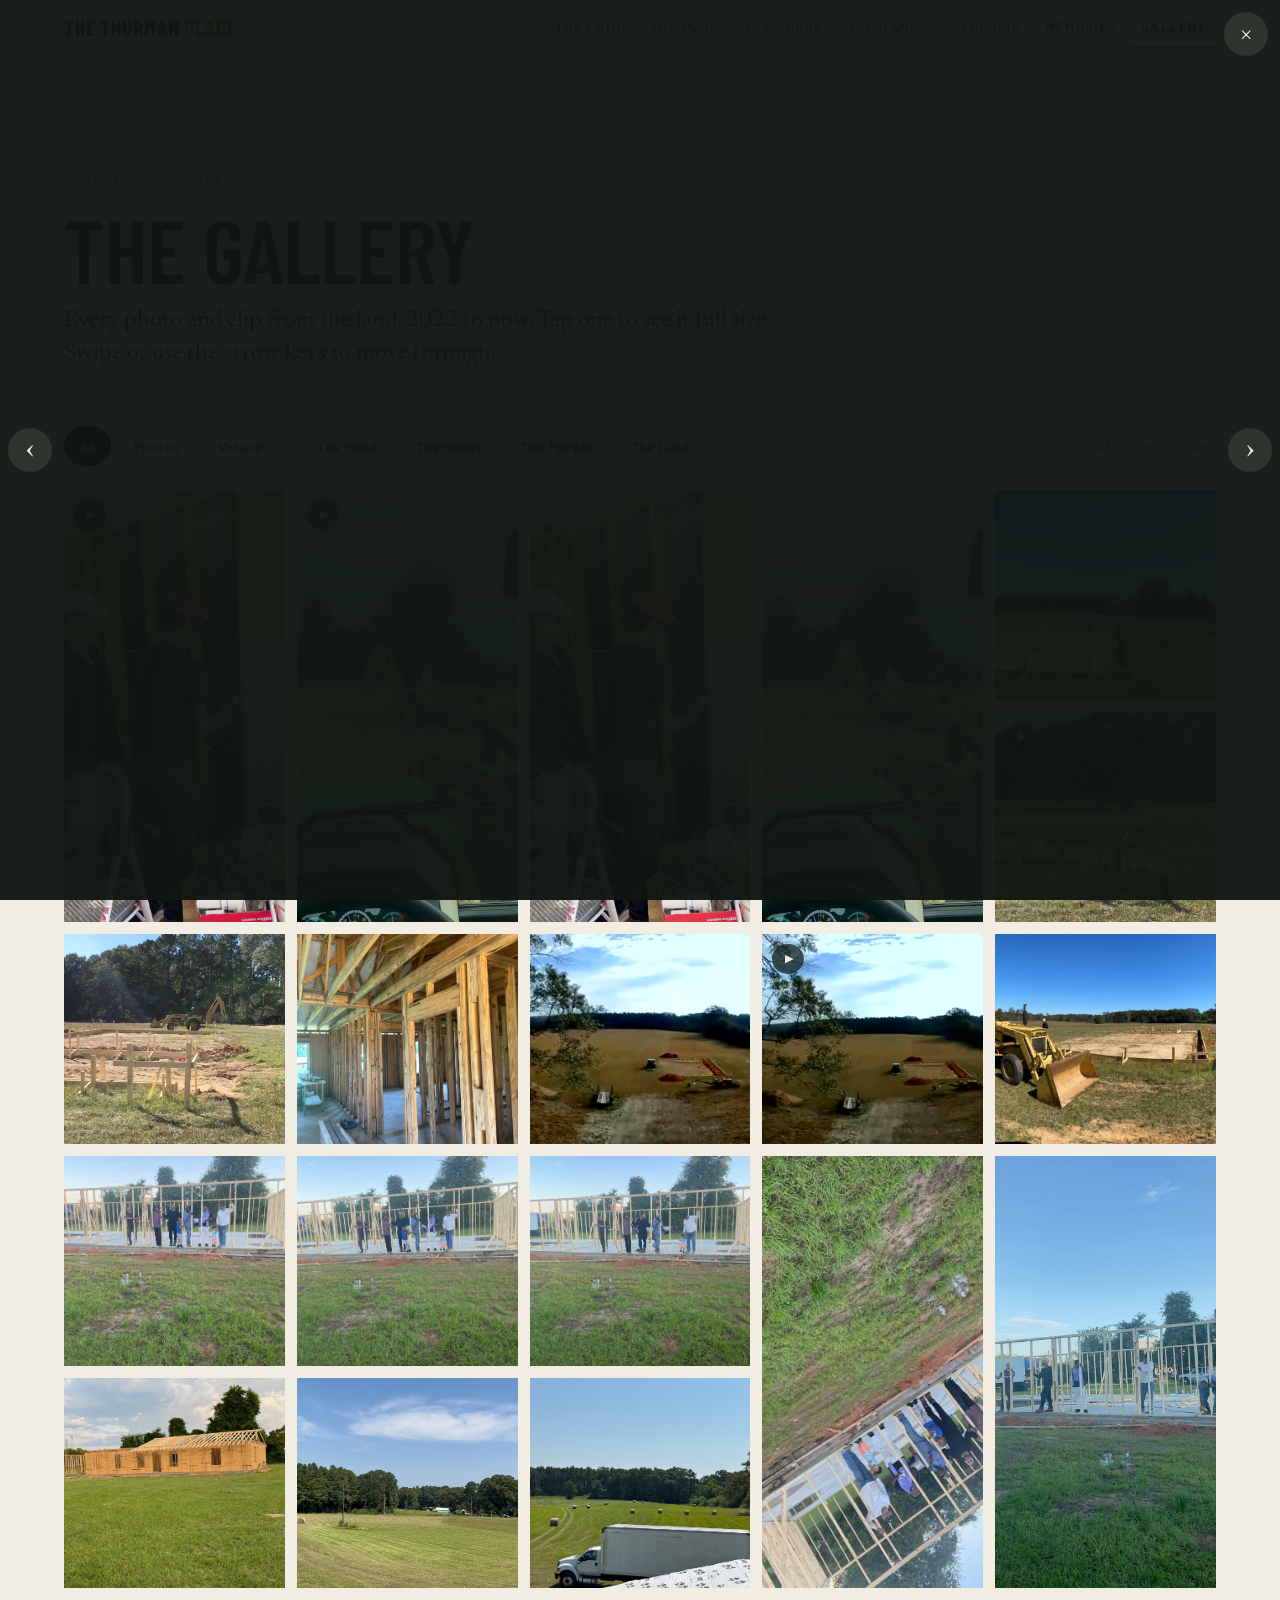
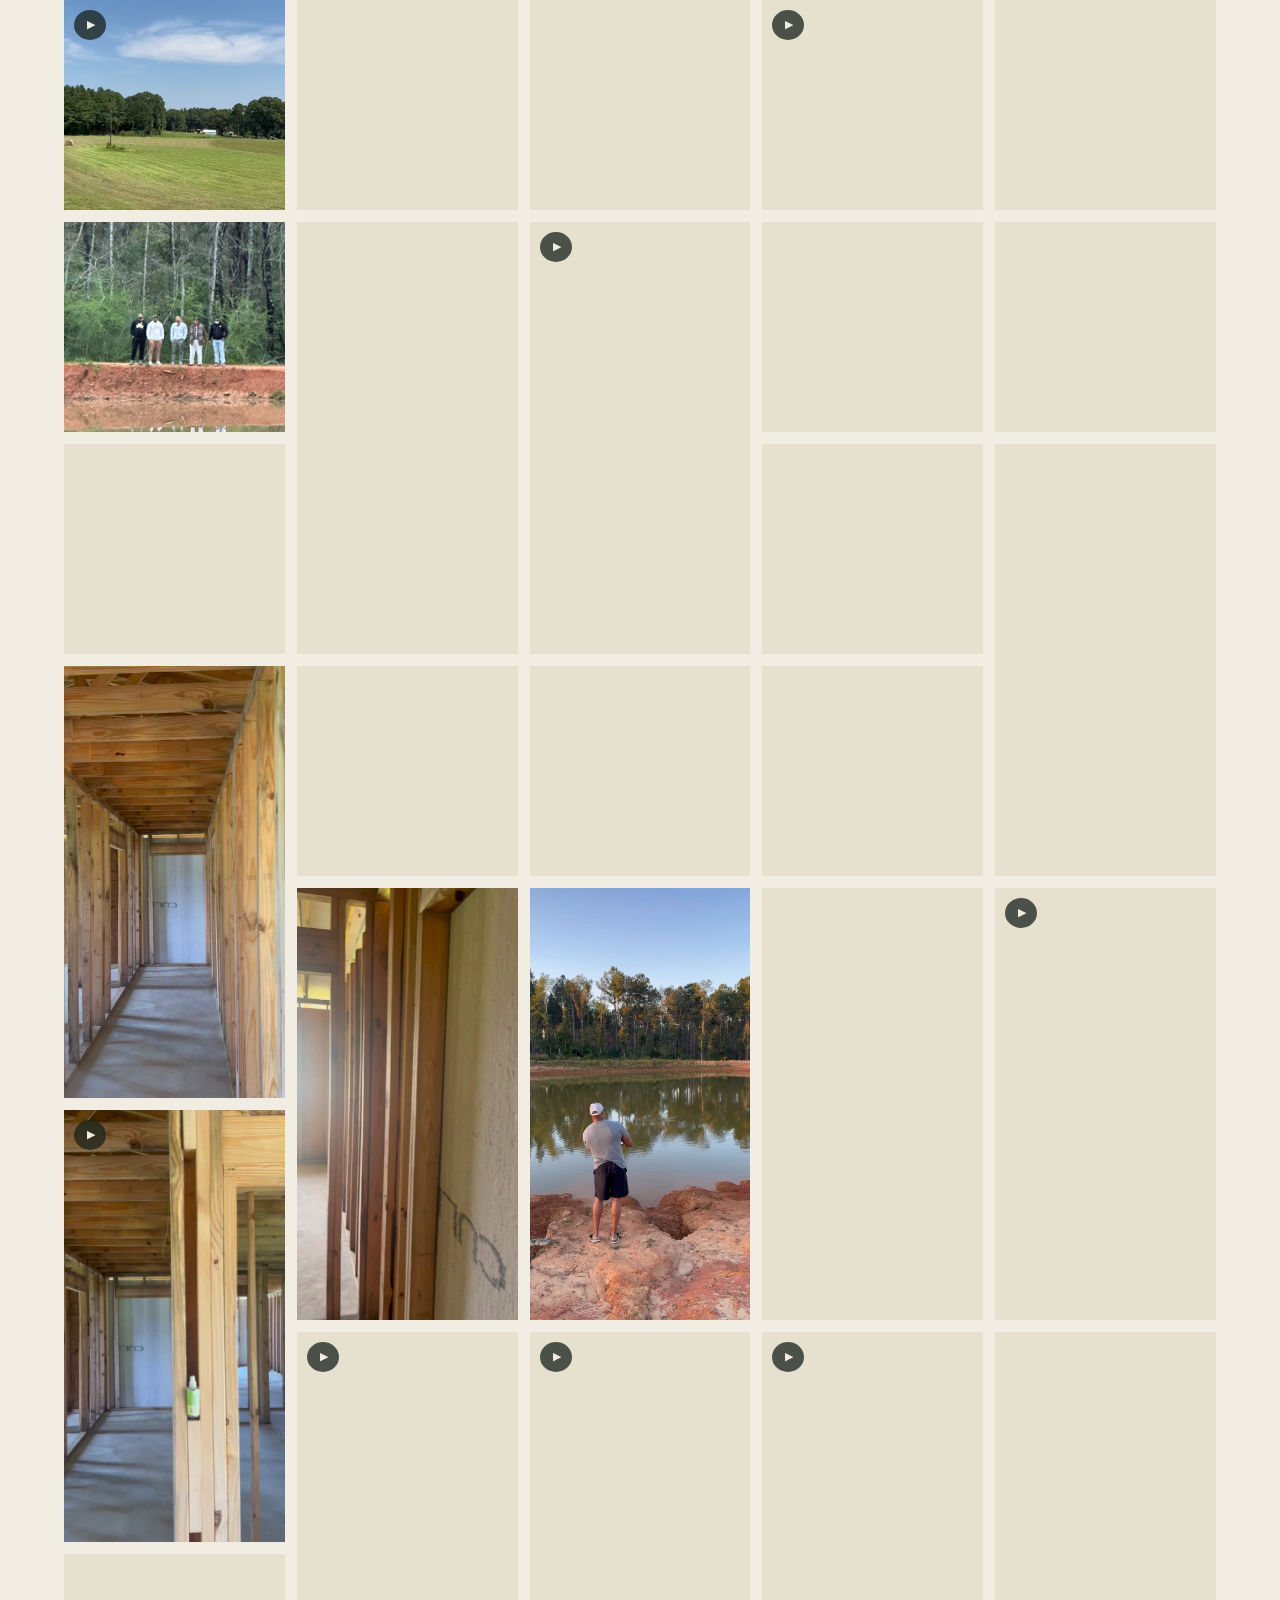
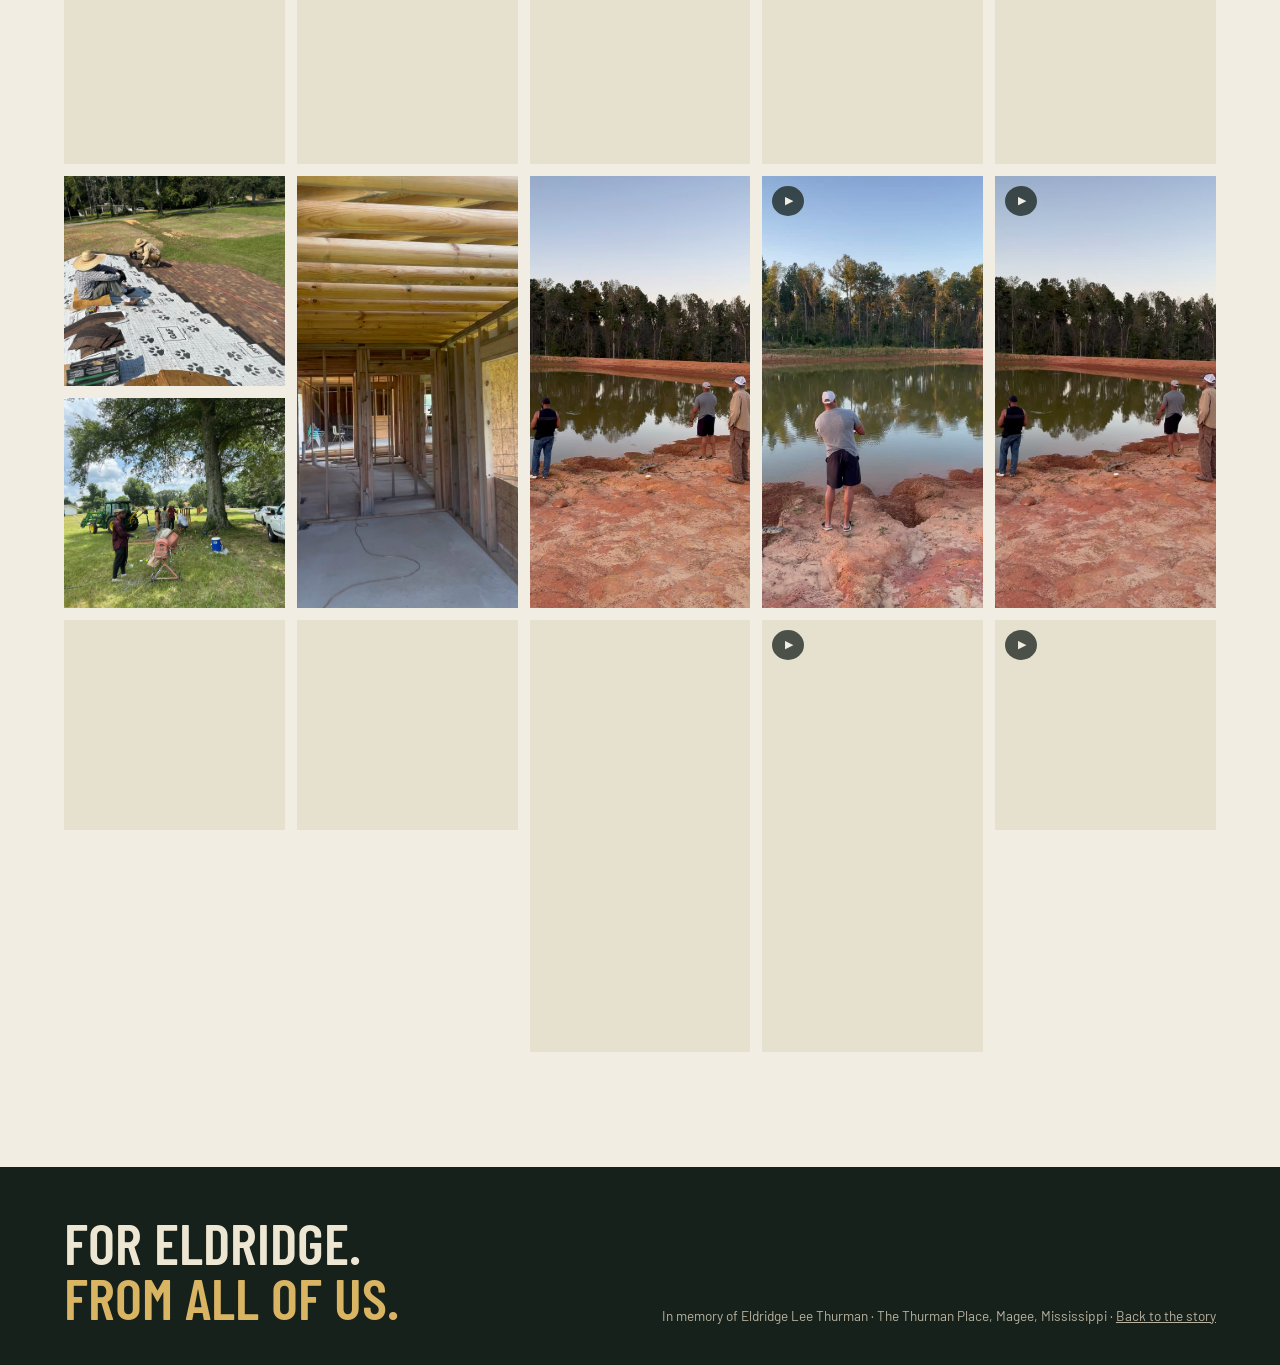
==== docs/gallery.html @ 23e28488 "Move site to docs/ for GitHub Pages Co-Authored-By: Claude Fable 5.1 <noreply@anthropic.com>" ====
<!doctype html>
<html lang="en">
<head>
<meta charset="utf-8">
<meta name="viewport" content="width=device-width, initial-scale=1">
<meta name="description" content="Every photo and video from the Thurman Place in Magee, Mississippi: the pond, the house, the people, and the land.">
<title>The Thurman Place · Gallery</title>
<link rel="preconnect" href="https://fonts.googleapis.com">
<link rel="preconnect" href="https://fonts.gstatic.com" crossorigin>
<link rel="stylesheet" href="https://fonts.googleapis.com/css2?family=Barlow+Condensed:wght@500;600;700&family=Barlow:wght@400;500;600&family=Newsreader:ital,opsz,wght@0,6..72,400;0,6..72,500;1,6..72,400&display=swap">
<link rel="stylesheet" href="styles.css">
</head>
<body class="gallery-page">

<header class="nav">
  <div class="wrap">
    <a class="wordmark" href="index.html">The Thurman <span>Place</span></a>
    <nav aria-label="Chapters">
      <ul>
        <li><a href="index.html#land">The Land</a></li>
        <li><a href="index.html#pond">The Pond</a></li>
        <li><a href="index.html#house">The House</a></li>
        <li><a href="index.html#hands">The Hands</a></li>
        <li><a href="index.html#eldridge">Eldridge</a></li>
        <li><a href="index.html#memories">Memories</a></li>
        <li><a href="gallery.html" aria-current="true">Gallery</a></li>
      </ul>
    </nav>
  </div>
</header>

<main>
  <section class="chapter gallery">
    <div class="wrap">
      <div class="chapter__head">
        <p class="eyebrow">Everything, in order</p>
        <h2>The Gallery</h2>
        <p class="lede">Every photo and clip from the land, 2022 to now. Tap one to see it full size. Swipe or use the arrow keys to move through.</p>
      </div>
      <div class="filters" aria-label="Show">
        <button type="button" data-filter="all" aria-pressed="true">All</button>
        <button type="button" data-filter="photo" aria-pressed="false">Photos</button>
        <button type="button" data-filter="video" aria-pressed="false">Videos</button>
        <span class="filters__sep" aria-hidden="true"></span>
        <button type="button" data-filter="pond" aria-pressed="false">The Pond</button>
        <button type="button" data-filter="house" aria-pressed="false">The House</button>
        <button type="button" data-filter="people" aria-pressed="false">The People</button>
        <button type="button" data-filter="land" aria-pressed="false">The Land</button>
        <span class="filters__count" id="count" aria-live="polite"></span>
      </div>
      <div class="grid" id="grid"></div>
    </div>
  </section>
</main>

<footer class="footer">
  <div class="wrap">
    <p class="big">For Eldridge.<br><span>From all of us.</span></p>
    <p class="cap">In memory of Eldridge Lee Thurman &middot; The Thurman Place, Magee, Mississippi &middot; <a href="index.html">Back to the story</a></p>
  </div>
</footer>

<div class="viewer" id="viewer" role="dialog" aria-modal="true" aria-label="Photo and video viewer" hidden>
  <button type="button" class="viewer__close" aria-label="Close">&times;</button>
  <button type="button" class="viewer__prev" aria-label="Previous">&#8249;</button>
  <div class="viewer__stage" id="viewer-stage"></div>
  <button type="button" class="viewer__next" aria-label="Next">&#8250;</button>
  <div class="viewer__bar"><span id="viewer-pos"></span><span id="viewer-cap"></span></div>
</div>

<script src="gallery.js"></script>
</body>
</html>
---- docs/styles.css ----
/* The Thurman Place — stylesheet
   Sections take their ground from the material in their photos:
   paper (straw) → clay (the pond bank) → lumber (the house) → pine (evening). */

:root {
  --paper: #F1EDE2;
  --paper-2: #E6E0CF;
  --ink: #1F261F;
  --ink-2: #4A5148;
  --muted: #6F6E60;
  --rule: #CFC8B3;

  --clay: #B4512C;
  --clay-deep: #8A3D21;
  --clay-ink: #F6E7DA;
  --clay-ink-2: #E9C9B4;

  --pond: #6C6A46;
  --straw: #D8B463;
  --lumber: #E2C48D;
  --lumber-deep: #B48A4E;
  --sky: #A9C7DD;

  --pine: #17211B;
  --pine-2: #22302A;
  --pine-ink: #EDE6D3;
  --pine-ink-2: #B9B3A0;
  --pine-rule: #3A4A41;

  --accent: var(--clay);
  --accent-ink: #FFFFFF;
  --focus: #2B6CB0;

  --font-display: "Barlow Condensed", "Arial Narrow", Impact, sans-serif;
  --font-body: "Newsreader", Georgia, "Times New Roman", serif;
  --font-ui: "Barlow", "Helvetica Neue", Arial, sans-serif;

  --measure: 62ch;
  --gutter: clamp(16px, 5vw, 64px);
  --wide: 1240px;

  --shadow: 0 18px 40px -20px rgba(31, 38, 31, 0.45);
  color-scheme: light;
}

@media (prefers-color-scheme: dark) {
  :root:not([data-theme="light"]) {
    --paper: #141A16;
    --paper-2: #1C2420;
    --ink: #EDE6D3;
    --ink-2: #C9C2AE;
    --muted: #A19D8C;
    --rule: #34403A;
    --accent: #CF6A42;
    --shadow: 0 18px 40px -20px rgba(0, 0, 0, 0.8);
    color-scheme: dark;
  }
}
:root[data-theme="dark"] {
  --paper: #141A16;
  --paper-2: #1C2420;
  --ink: #EDE6D3;
  --ink-2: #C9C2AE;
  --muted: #A19D8C;
  --rule: #34403A;
  --accent: #CF6A42;
  --shadow: 0 18px 40px -20px rgba(0, 0, 0, 0.8);
  color-scheme: dark;
}

* { box-sizing: border-box; }
html { scroll-behavior: smooth; }
@media (prefers-reduced-motion: reduce) { html { scroll-behavior: auto; } }

body {
  margin: 0;
  background: var(--paper);
  color: var(--ink);
  font-family: var(--font-body);
  font-size: 1.1875rem;
  line-height: 1.55;
  -webkit-font-smoothing: antialiased;
  overflow-x: hidden;
}

img { max-width: 100%; display: block; height: auto; }
a { color: inherit; }
:focus-visible { outline: 3px solid var(--focus); outline-offset: 3px; }
button { font: inherit; }

h1, h2, h3 { font-family: var(--font-display); line-height: 0.95; margin: 0; text-wrap: balance; font-weight: 600; letter-spacing: -0.005em; }
p { margin: 0; }

.eyebrow {
  font-family: var(--font-ui);
  font-size: 0.8rem;
  font-weight: 500;
  letter-spacing: 0.14em;
  text-transform: uppercase;
  color: var(--muted);
}

.wrap { width: min(100% - 2 * var(--gutter), var(--wide)); margin-inline: auto; }
.measure { max-width: var(--measure); }
.prose { display: grid; gap: 1.1em; max-width: var(--measure); }
.prose p em { font-style: italic; }
.lede { font-size: 1.45rem; line-height: 1.4; }

/* ---------- Nav ---------- */
.nav {
  position: sticky; top: 0; z-index: 50;
  background: color-mix(in srgb, var(--paper) 82%, transparent);
  backdrop-filter: blur(10px); -webkit-backdrop-filter: blur(10px);
  border-bottom: 1px solid var(--rule);
}
.nav .wrap { display: flex; align-items: center; justify-content: space-between; gap: 16px; min-height: 56px; }
.wordmark { font-family: var(--font-display); font-weight: 700; font-size: 1.35rem; text-transform: uppercase; letter-spacing: 0.04em; text-decoration: none; }
.wordmark span { color: var(--accent); }
.nav ul { list-style: none; margin: 0; padding: 0; display: flex; gap: 4px; overflow-x: auto; scrollbar-width: none; }
.nav ul::-webkit-scrollbar { display: none; }
.nav li a {
  display: block; padding: 8px 10px; text-decoration: none; white-space: nowrap;
  font-family: var(--font-ui); font-size: 0.85rem; font-weight: 500; letter-spacing: 0.08em; text-transform: uppercase; color: var(--ink-2);
  border-bottom: 2px solid transparent;
}
.nav li a:hover, .nav li a[aria-current="true"] { color: var(--ink); border-bottom-color: var(--accent); }

/* ---------- Hero ---------- */
.hero { position: relative; isolation: isolate; color: #fff; background: var(--pine); height: clamp(440px, 74vh, 700px); display: grid; align-items: end; }
.hero__img { position: absolute; inset: 0; width: 100%; height: 100%; object-fit: cover; object-position: center 55%; background: var(--pine); }
video.hero__img { object-position: center center; }
.hero__shade {
  position: absolute; inset: 0; z-index: 1;
  background: linear-gradient(to top, rgba(20, 24, 18, 0.88) 0%, rgba(20, 24, 18, 0.35) 45%, rgba(20, 24, 18, 0) 75%);
}
.hero__text { position: relative; z-index: 2; padding-block: 24px clamp(24px, 4vw, 48px); }
.hero .eyebrow { color: var(--straw); }
.hero h1 {
  font-size: clamp(3.2rem, 10vw, 8.5rem);
  font-weight: 700; text-transform: uppercase; letter-spacing: -0.01em; line-height: 0.86;
  margin-top: 10px;
}
.hero h1 .w { display: inline-block; }
.hero__dek { max-width: 46ch; margin-top: 18px; font-size: clamp(1.05rem, 1.6vw, 1.35rem); line-height: 1.4; color: #F0EAD9; }
@media (prefers-reduced-motion: no-preference) {
  .hero h1 .w { animation: rise 0.9s cubic-bezier(0.2, 0.7, 0.2, 1) both; }
  .hero h1 .w:nth-child(2) { animation-delay: 0.08s; }
  .hero h1 .w:nth-child(3) { animation-delay: 0.16s; }
  .hero__dek, .hero .eyebrow { animation: fade 1s 0.35s both; }
  @keyframes rise { from { transform: translateY(0.35em); opacity: 0.001; } to { transform: none; opacity: 1; } }
  @keyframes fade { from { opacity: 0.001; } to { opacity: 1; } }
}

/* ---------- Intro / stats ---------- */
.intro { padding-block: clamp(48px, 8vw, 112px); }
.intro__grid { display: grid; grid-template-columns: 1fr; gap: 40px; }
@media (min-width: 900px) { .intro__grid { grid-template-columns: 1.2fr 1fr; align-items: start; } }
.facts { display: grid; gap: 0; border-top: 1px solid var(--rule); font-family: var(--font-ui); }
.facts div { display: flex; justify-content: space-between; align-items: baseline; gap: 16px; padding: 14px 0; border-bottom: 1px solid var(--rule); }
.facts dt { color: var(--muted); font-size: 0.85rem; letter-spacing: 0.1em; text-transform: uppercase; }
.facts dd { margin: 0; font-family: var(--font-display); font-size: 1.6rem; font-weight: 600; text-align: right; font-variant-numeric: tabular-nums; }

/* ---------- Chapter scaffolding ---------- */
.chapter { padding-block: clamp(56px, 9vw, 128px); }
.chapter__head { display: grid; gap: 14px; margin-bottom: clamp(28px, 5vw, 56px); }
.chapter__head h2 { font-size: clamp(2.8rem, 7vw, 6rem); text-transform: uppercase; }
.chapter__head .lede { max-width: 58ch; }
.chapter--clay { background: var(--clay); color: var(--clay-ink); }
.chapter--clay .eyebrow { color: var(--clay-ink-2); }
.chapter--clay .lede, .chapter--clay .cap { color: var(--clay-ink-2); }
.chapter--pine { background: var(--pine); color: var(--pine-ink); }
.chapter--pine .eyebrow { color: var(--straw); }
.chapter--pine .lede, .chapter--pine .cap { color: var(--pine-ink-2); }
.chapter--lumber { background: var(--paper-2); }

.cap { font-family: var(--font-ui); font-size: 0.85rem; line-height: 1.4; color: var(--muted); }
.cap b { font-weight: 600; color: inherit; }

/* Photo frame with caption */
figure { margin: 0; display: grid; gap: 10px; }
figure img { width: 100%; object-fit: cover; }
figcaption { font-family: var(--font-ui); font-size: 0.85rem; line-height: 1.4; color: var(--muted); }
.chapter--clay figcaption { color: var(--clay-ink-2); }
.chapter--pine figcaption { color: var(--pine-ink-2); }

/* ---------- The Land: map ---------- */
.land { display: grid; gap: 32px; }
@media (min-width: 960px) { .land { grid-template-columns: 1.1fr 0.9fr; align-items: start; } }
.map { position: relative; }
.map svg { width: 100%; height: auto; display: block; }
.map .m-label { font-family: var(--font-ui); font-size: 14px; letter-spacing: 0.08em; text-transform: uppercase; fill: var(--ink-2); }
.map .m-note { font-family: var(--font-body); font-style: italic; font-size: 13px; fill: var(--muted); }
.map .hot { cursor: pointer; }
.map .hot circle.dot { fill: var(--accent); stroke: var(--paper); stroke-width: 3; transition: r 0.2s; }
.map .hot circle.halo { fill: none; stroke: var(--accent); stroke-width: 1.5; opacity: 0.6; }
.map .hot:hover circle.dot, .map .hot[aria-pressed="true"] circle.dot { r: 9; }
.map .hot[aria-pressed="true"] circle.halo { opacity: 1; }
.map .hot text { font-family: var(--font-display); font-size: 19px; font-weight: 600; text-transform: uppercase; letter-spacing: 0.03em; fill: var(--ink); paint-order: stroke; stroke: var(--paper); stroke-width: 4px; stroke-linejoin: round; }
@media (prefers-reduced-motion: no-preference) {
  .map .hot[aria-pressed="true"] circle.halo { animation: halo 1.8s ease-out infinite; }
  @keyframes halo { 0% { r: 9; opacity: 0.8; } 100% { r: 26; opacity: 0; } }
}
.map__legend { display: flex; flex-wrap: wrap; gap: 8px; margin-top: 12px; }
.map__legend button {
  border: 1px solid var(--rule); background: transparent; color: var(--ink); border-radius: 999px; padding: 7px 14px; cursor: pointer;
  font-family: var(--font-ui); font-size: 0.85rem; font-weight: 500; letter-spacing: 0.04em;
}
.map__legend button[aria-pressed="true"] { background: var(--ink); color: var(--paper); border-color: var(--ink); }
.map__panel { display: grid; gap: 14px; }
@media (min-width: 960px) { .map__panel { position: sticky; top: 72px; } }
.map__panel img { aspect-ratio: 4 / 3; width: 100%; object-fit: cover; box-shadow: var(--shadow); }
.map__panel h3 { font-size: 2.2rem; text-transform: uppercase; }
.map__panel p { max-width: 48ch; }

/* ---------- The Pond ---------- */
.pond-stage { position: relative; }
.pond-stage canvas { width: 100%; height: auto; display: block; aspect-ratio: 2.7 / 1; cursor: crosshair; touch-action: manipulation; background: var(--pond); }
.pond-stage img.fallback { width: 100%; aspect-ratio: 2.7 / 1; object-fit: cover; }
.pond-stage__hint {
  position: absolute; left: 16px; bottom: 16px; pointer-events: none;
  font-family: var(--font-ui); font-size: 0.85rem; letter-spacing: 0.08em; text-transform: uppercase;
  background: rgba(23, 33, 27, 0.7); color: #F1EDE2; padding: 8px 12px;
}
.pond-count { font-variant-numeric: tabular-nums; }
.pond-grid { display: grid; gap: 20px; margin-top: 28px; grid-template-columns: repeat(2, 1fr); }
@media (min-width: 760px) { .pond-grid { grid-template-columns: 1.2fr 0.8fr 0.8fr 1.2fr; } .pond-grid figure:nth-child(2), .pond-grid figure:nth-child(3) { grid-row: span 1; } }
.pond-grid img { aspect-ratio: 3 / 4; }
.pond-grid figure:first-child img, .pond-grid figure:last-child img { aspect-ratio: 4 / 3; }
.pond-text { display: grid; gap: 40px; margin-top: clamp(40px, 6vw, 72px); }
@media (min-width: 900px) { .pond-text { grid-template-columns: 1fr 1fr; align-items: end; } }
.pond-text .prose { color: var(--clay-ink); }
.pond-text .big {
  font-family: var(--font-display); font-size: clamp(2rem, 4.5vw, 3.6rem); font-weight: 600; line-height: 1; text-transform: uppercase; color: var(--clay-ink);
}

/* ---------- The House: timeline ---------- */
.timeline { display: grid; gap: 0; position: relative; }
.tl {
  display: grid; gap: 18px; padding-block: 28px; border-top: 1px solid var(--rule);
  grid-template-columns: 1fr;
}
@media (min-width: 760px) { .tl { grid-template-columns: 150px 1fr 1.3fr; gap: 28px; align-items: start; } }
.tl__date { font-family: var(--font-display); font-size: 1.9rem; font-weight: 600; line-height: 1; text-transform: uppercase; }
.tl__date small { display: block; font-family: var(--font-ui); font-size: 0.8rem; font-weight: 500; letter-spacing: 0.1em; color: var(--muted); margin-top: 6px; text-transform: uppercase; }
.tl h3 { font-size: 1.7rem; text-transform: uppercase; margin-bottom: 8px; }
.tl p { max-width: 46ch; }
.tl img { width: 100%; aspect-ratio: 16 / 10; object-fit: cover; box-shadow: var(--shadow); }
.tl.tl--now { border-top-color: var(--accent); }
.tl.tl--now .tl__date { color: var(--accent); }

/* Then / now slider */
.compare { position: relative; margin-top: clamp(40px, 6vw, 72px); user-select: none; -webkit-user-select: none; }
.compare__frame { position: relative; aspect-ratio: 4 / 3; overflow: hidden; background: var(--paper-2); }
.compare__frame img { position: absolute; inset: 0; width: 100%; height: 100%; object-fit: cover; }
.compare__frame img.after { clip-path: inset(0 0 0 var(--pos, 50%)); }
.compare__handle {
  position: absolute; top: 0; bottom: 0; left: var(--pos, 50%); width: 2px; background: #fff; transform: translateX(-1px); pointer-events: none;
}
.compare__handle::after {
  content: "\2194"; position: absolute; top: 50%; left: 50%; transform: translate(-50%, -50%);
  width: 44px; height: 44px; border-radius: 50%; background: var(--accent); color: #fff; display: grid; place-items: center; font-family: var(--font-ui); font-size: 20px;
  box-shadow: 0 6px 20px rgba(0, 0, 0, 0.35);
}
.compare input[type="range"] {
  position: absolute; inset: 0; width: 100%; height: 100%; margin: 0; opacity: 0; cursor: ew-resize;
}
.compare__tags { position: absolute; top: 12px; left: 12px; right: 12px; display: flex; justify-content: space-between; pointer-events: none; }
.compare__tags span { font-family: var(--font-ui); font-size: 0.78rem; letter-spacing: 0.1em; text-transform: uppercase; background: rgba(23, 33, 27, 0.72); color: #F1EDE2; padding: 6px 10px; }

.strip { display: grid; grid-template-columns: repeat(3, 1fr); gap: 16px; margin-top: 40px; }
@media (max-width: 640px) { .strip { grid-template-columns: 1fr; } }
.strip img { aspect-ratio: 3 / 4; }

/* ---------- The Hands ---------- */
.hands { display: grid; gap: 16px; grid-template-columns: repeat(2, 1fr); }
@media (min-width: 800px) { .hands { grid-template-columns: repeat(6, 1fr); } }
.hands figure img { aspect-ratio: 4 / 3; }
.hands .span-4 { grid-column: span 2; }
.hands .span-2 { grid-column: span 1; }
.hands .span-3 { grid-column: span 1; }
@media (min-width: 800px) {
  .hands .span-4 { grid-column: span 4; }
  .hands .span-2 { grid-column: span 2; }
  .hands .span-3 { grid-column: span 3; }
  .hands .tall img { aspect-ratio: 3 / 4; }
}
.hands-text { display: grid; gap: 32px; margin-top: clamp(36px, 5vw, 64px); }
@media (min-width: 900px) { .hands-text { grid-template-columns: 1fr 1fr; } }

/* ---------- Eldridge ---------- */
.eld { display: grid; gap: 40px; }
@media (min-width: 900px) { .eld { grid-template-columns: 0.85fr 1.15fr; align-items: start; } }
.eld__quote {
  font-family: var(--font-display); font-weight: 600; text-transform: uppercase; line-height: 0.92;
  font-size: clamp(2.6rem, 6.5vw, 5.6rem); color: var(--pine-ink);
}
.eld__quote em { font-style: normal; color: var(--straw); }
.eld .prose { color: var(--pine-ink); }
.eld .prose p { color: var(--pine-ink); }
@media (min-width: 900px) { .eld figure { position: sticky; top: 72px; } }
.eld figure img { aspect-ratio: 3 / 4; max-height: 78vh; }
.left { display: grid; gap: 0; border-top: 1px solid var(--pine-rule); margin-top: 8px; }
.left div { padding: 16px 0; border-bottom: 1px solid var(--pine-rule); display: grid; grid-template-columns: 120px 1fr; gap: 16px; align-items: baseline; }
.left dt { font-family: var(--font-display); font-size: 1.4rem; font-weight: 600; text-transform: uppercase; color: var(--straw); }
.left dd { margin: 0; color: var(--pine-ink-2); }

/* ---------- Next ---------- */
.next { display: grid; gap: 32px; }
@media (min-width: 900px) { .next { grid-template-columns: 1fr 1fr; align-items: center; } }
.next img { aspect-ratio: 4 / 3; }
.plan { list-style: none; margin: 0; padding: 0; display: grid; border-top: 1px solid var(--rule); }
.plan li { display: grid; grid-template-columns: 28px 1fr; gap: 14px; padding: 16px 0; border-bottom: 1px solid var(--rule); align-items: start; }
.plan .mark { width: 18px; height: 18px; border-radius: 50%; border: 2px solid var(--muted); margin-top: 6px; }
.plan .mark.done { background: var(--ink); border-color: var(--ink); }
.plan .mark.now { border-color: var(--accent); background: var(--accent); box-shadow: 0 0 0 4px color-mix(in srgb, var(--accent) 25%, transparent); }
.plan h3 { font-size: 1.5rem; text-transform: uppercase; }
.plan p { color: var(--ink-2); max-width: 48ch; }

/* ---------- Memories ---------- */
.mem { display: grid; gap: 40px; }
@media (min-width: 960px) { .mem { grid-template-columns: 0.9fr 1.1fr; align-items: start; } }
.form { display: grid; gap: 14px; padding: 24px; background: var(--paper-2); border: 1px solid var(--rule); }
.form label { display: grid; gap: 6px; font-family: var(--font-ui); font-size: 0.85rem; letter-spacing: 0.08em; text-transform: uppercase; color: var(--ink-2); }
.form input, .form textarea {
  font: inherit; font-family: var(--font-body); font-size: 1.05rem; color: var(--ink); background: var(--paper); border: 1px solid var(--rule); padding: 10px 12px; width: 100%;
}
.form textarea { min-height: 140px; resize: vertical; }
.form .row { display: flex; flex-wrap: wrap; gap: 10px; align-items: center; }
.btn {
  font-family: var(--font-ui); font-weight: 600; letter-spacing: 0.08em; text-transform: uppercase; font-size: 0.85rem;
  padding: 12px 18px; border: 0; background: var(--accent); color: var(--accent-ink); cursor: pointer;
}
.btn:hover { background: var(--clay-deep); }
.btn--ghost { background: transparent; color: var(--ink); border: 1px solid var(--rule); }
.btn--ghost:hover { background: var(--paper-2); }
.form .note { font-family: var(--font-ui); font-size: 0.82rem; color: var(--muted); line-height: 1.45; }
.form .status { font-family: var(--font-ui); font-size: 0.85rem; color: var(--ink-2); min-height: 1.2em; }

.wall { display: grid; gap: 16px; grid-template-columns: 1fr; }
@media (min-width: 640px) { .wall { grid-template-columns: 1fr 1fr; } }
.card {
  padding: 22px 22px 18px; background: var(--paper); border: 1px solid var(--rule); display: grid; gap: 12px; align-content: start;
  position: relative;
}
.card--prompt { background: transparent; border-style: dashed; }
.card--prompt .q { font-style: italic; color: var(--ink-2); }
.card blockquote { margin: 0; font-size: 1.1rem; line-height: 1.5; }
.card blockquote::before { content: "\201C"; color: var(--accent); font-family: var(--font-display); font-size: 2.4rem; line-height: 0; vertical-align: -0.35em; margin-right: 2px; }
.card .who { font-family: var(--font-ui); font-size: 0.82rem; letter-spacing: 0.08em; text-transform: uppercase; color: var(--muted); display: flex; justify-content: space-between; gap: 10px; }
.card .who span:last-child { font-weight: 500; }
.card .del { position: absolute; top: 8px; right: 8px; border: 0; background: transparent; color: var(--muted); cursor: pointer; font-family: var(--font-ui); font-size: 0.75rem; letter-spacing: 0.06em; text-transform: uppercase; padding: 6px; }
.card .del:hover { color: var(--accent); }
.card--prompt .eyebrow { color: var(--accent); }

/* ---------- Footer ---------- */
.footer { background: var(--pine); color: var(--pine-ink-2); padding-block: 48px 40px; }
.footer .wrap { display: grid; gap: 24px; }
@media (min-width: 760px) { .footer .wrap { grid-template-columns: 1fr auto; align-items: end; } }
.footer .big { font-family: var(--font-display); font-size: clamp(2rem, 5vw, 3.6rem); font-weight: 600; text-transform: uppercase; line-height: 0.95; color: var(--pine-ink); }
.footer .big span { color: var(--straw); }
.footer .cap { color: var(--pine-ink-2); }

.sr { position: absolute; width: 1px; height: 1px; overflow: hidden; clip: rect(0 0 0 0); white-space: nowrap; }

/* ---------- Video ---------- */
.vid { display: grid; gap: 10px; align-content: start; }
.vid__frame { position: relative; background: var(--pine); overflow: hidden; box-shadow: var(--shadow); }
.vid--portrait .vid__frame { aspect-ratio: 9 / 16; }
.vid--landscape .vid__frame { aspect-ratio: 16 / 9; }
.vid__frame video { position: absolute; inset: 0; width: 100%; height: 100%; object-fit: cover; display: block; cursor: pointer; }
.vid__sound {
  position: absolute; right: 10px; bottom: 10px; z-index: 2;
  font-family: var(--font-ui); font-size: 0.72rem; font-weight: 600; letter-spacing: 0.1em; text-transform: uppercase;
  background: rgba(23, 33, 27, 0.72); color: #F1EDE2; border: 1px solid rgba(241, 237, 226, 0.35); padding: 7px 10px; cursor: pointer;
}
.vid__sound::before { content: "\25B6\FE0E"; font-size: 0.6rem; margin-right: 6px; opacity: 0.8; }
.vid__sound[aria-pressed="true"] { background: var(--clay); border-color: var(--clay); }
.vid__sound[aria-pressed="true"]::before { content: "\266A"; }
.vid__frame.is-paused::after {
  content: ""; position: absolute; inset: 0; background: rgba(23, 33, 27, 0.25); pointer-events: none;
}

/* Pond lead: feeding video beside the story */
.pond-lead { display: grid; gap: 32px; }
@media (min-width: 900px) { .pond-lead { grid-template-columns: minmax(0, 400px) 1fr; gap: 56px; align-items: center; } }
.pond-text--lead { margin-top: 0; grid-template-columns: 1fr; }
.pond-tap { margin-top: clamp(40px, 6vw, 72px); display: grid; gap: 12px; }
.pond-tap .eyebrow { color: var(--clay-ink-2); }
.vid-row { display: grid; gap: 16px; margin-top: clamp(40px, 6vw, 72px); grid-template-columns: 1fr 1fr; }
.vid-row .vid--landscape { grid-column: 1 / -1; }
.vid-row .prose { grid-column: 1 / -1; color: var(--clay-ink); }
@media (min-width: 900px) {
  .vid-row { grid-template-columns: repeat(3, 1fr); }
  .vid-row .prose { grid-column: auto; align-self: end; padding-bottom: 36px; }
}

/* Timeline media */
.tl .vid--portrait .vid__frame { max-width: 320px; }
.tl .vid--portrait { justify-self: start; }
.tl__pair { display: grid; grid-template-columns: 1fr 1fr; gap: 12px; }
.tl__pair .vid--portrait .vid__frame { max-width: none; }
@media (max-width: 759px) { .tl .vid--portrait { justify-self: stretch; } .tl .vid--portrait .vid__frame { max-width: 360px; } }

/* ---------- Mobile pass ---------- */
@media (max-width: 700px) {
  body { font-size: 1.0625rem; }
  .lede { font-size: 1.25rem; }
  .hero__dek { font-size: 1rem; }
  .nav .wrap { flex-wrap: wrap; row-gap: 0; padding-block: 6px 0; }
  .nav .wordmark { flex: 1 0 100%; padding-block: 6px 2px; }
  .nav nav { flex: 1 0 100%; margin-inline: calc(-1 * var(--gutter)); }
  .nav ul { padding-inline: var(--gutter); -webkit-overflow-scrolling: touch;
    mask-image: linear-gradient(to right, #000 calc(100% - 40px), transparent); -webkit-mask-image: linear-gradient(to right, #000 calc(100% - 40px), transparent); }
  .nav li a { padding: 8px 8px 10px; }
  .chapter__head h2 { font-size: clamp(2.6rem, 13vw, 4rem); }
  .facts div { flex-wrap: wrap; }
  .facts dd { font-size: 1.35rem; }
  .pond-lead .vid__frame, .eld figure img { max-width: 420px; margin-inline: auto; }
  .eld figure img { max-height: none; width: 100%; }
  .pond-text .big { font-size: clamp(1.8rem, 9vw, 2.6rem); }
  .eld__quote { font-size: clamp(2.2rem, 11vw, 3.4rem); }
  .tl { padding-block: 22px; gap: 14px; }
  .tl__date { font-size: 1.5rem; }
  .compare__handle::after { width: 38px; height: 38px; }
  .strip { gap: 12px; }
  .hands { gap: 10px; }
  .form { padding: 18px; }
  .card { padding: 18px 18px 14px; }
  .left div { grid-template-columns: 1fr; gap: 4px; }
  .footer .big { font-size: 2.2rem; }
}
@media (max-width: 420px) {
  .hands { grid-template-columns: 1fr; }
  .hands .span-4, .hands .span-2, .hands .span-3 { grid-column: auto; }
  .pond-grid { grid-template-columns: 1fr 1fr; gap: 10px; }
  .tl__pair { gap: 8px; }
}
/* larger tap targets everywhere */
.map .hot .hit { cursor: pointer; }
.btn, .map__legend button, .vid__sound, .card .del { min-height: 40px; }

/* ---------- Gallery page ---------- */
.gallery-page .nav li a[aria-current="true"] { color: var(--ink); border-bottom-color: var(--accent); }
.filters { display: flex; flex-wrap: wrap; align-items: center; gap: 8px; margin-bottom: 24px; }
.filters button {
  border: 1px solid var(--rule); background: transparent; color: var(--ink); border-radius: 999px; padding: 8px 14px; cursor: pointer;
  font-family: var(--font-ui); font-size: 0.85rem; font-weight: 500; letter-spacing: 0.04em; min-height: 40px;
}
.filters button[aria-pressed="true"] { background: var(--ink); color: var(--paper); border-color: var(--ink); }
.filters__sep { width: 1px; height: 24px; background: var(--rule); margin-inline: 4px; }
.filters__count { margin-left: auto; font-family: var(--font-ui); font-size: 0.85rem; color: var(--muted); font-variant-numeric: tabular-nums; }
.grid { display: grid; gap: 10px; grid-template-columns: repeat(auto-fill, minmax(150px, 1fr)); grid-auto-rows: 150px; grid-auto-flow: dense; }
@media (min-width: 700px) { .grid { grid-template-columns: repeat(auto-fill, minmax(210px, 1fr)); grid-auto-rows: 210px; gap: 12px; } }
.tile { position: relative; overflow: hidden; padding: 0; border: 0; background: var(--paper-2); cursor: pointer; text-align: left; display: block; width: 100%; height: 100%; }
.tile--tall { grid-row: span 2; }
.tile img { width: 100%; height: 100%; object-fit: cover; display: block; transition: transform 0.4s ease; }
.tile:hover img, .tile:focus-visible img { transform: scale(1.03); }
.tile__meta {
  position: absolute; left: 0; right: 0; bottom: 0; padding: 26px 10px 8px;
  background: linear-gradient(to top, rgba(23, 33, 27, 0.85), rgba(23, 33, 27, 0)); color: #F1EDE2;
  font-family: var(--font-ui); font-size: 0.74rem; line-height: 1.3; letter-spacing: 0.02em;
  opacity: 0; transition: opacity 0.25s;
}
.tile:hover .tile__meta, .tile:focus-visible .tile__meta { opacity: 1; }
@media (hover: none) { .tile__meta { opacity: 1; padding-top: 18px; } }
.tile--video::after {
  content: "\25B6\FE0E"; position: absolute; top: 10px; left: 10px; width: 30px; height: 30px; border-radius: 50%;
  background: rgba(23, 33, 27, 0.75); color: #F1EDE2; display: grid; place-items: center; font-size: 11px; padding-left: 2px;
}
.tile:focus-visible { outline: 3px solid var(--focus); outline-offset: 2px; }
body.viewing { overflow: hidden; }
.viewer { position: fixed; inset: 0; z-index: 100; background: rgba(16, 22, 18, 0.96); display: grid; grid-template-rows: 1fr auto; }
.viewer__stage { display: grid; place-items: center; padding: 56px 56px 8px; min-height: 0; }
.viewer__stage img, .viewer__stage video { max-width: 100%; max-height: calc(100vh - 130px); width: auto; height: auto; object-fit: contain; box-shadow: 0 30px 80px rgba(0, 0, 0, 0.6); background: #000; }
.viewer__bar { display: flex; gap: 16px; align-items: baseline; padding: 10px 20px 18px; color: #D9D3C1; font-family: var(--font-ui); font-size: 0.9rem; }
.viewer__bar span:first-child { color: #A19D8C; font-variant-numeric: tabular-nums; white-space: nowrap; }
.viewer__close, .viewer__prev, .viewer__next {
  position: absolute; z-index: 2; border: 0; background: rgba(241, 237, 226, 0.1); color: #F1EDE2; cursor: pointer;
  width: 44px; height: 44px; border-radius: 50%; font-size: 28px; line-height: 1; display: grid; place-items: center;
}
.viewer__close:hover, .viewer__prev:hover, .viewer__next:hover { background: var(--clay); }
.viewer__close { top: 12px; right: 12px; }
.viewer__prev { left: 8px; top: 50%; transform: translateY(-50%); }
.viewer__next { right: 8px; top: 50%; transform: translateY(-50%); }
@media (max-width: 700px) {
  .viewer__stage { padding: 56px 8px 8px; }
  .viewer__prev, .viewer__next { top: auto; bottom: 64px; transform: none; }
  .viewer__bar { padding-bottom: 14px; flex-direction: column; gap: 4px; }
}
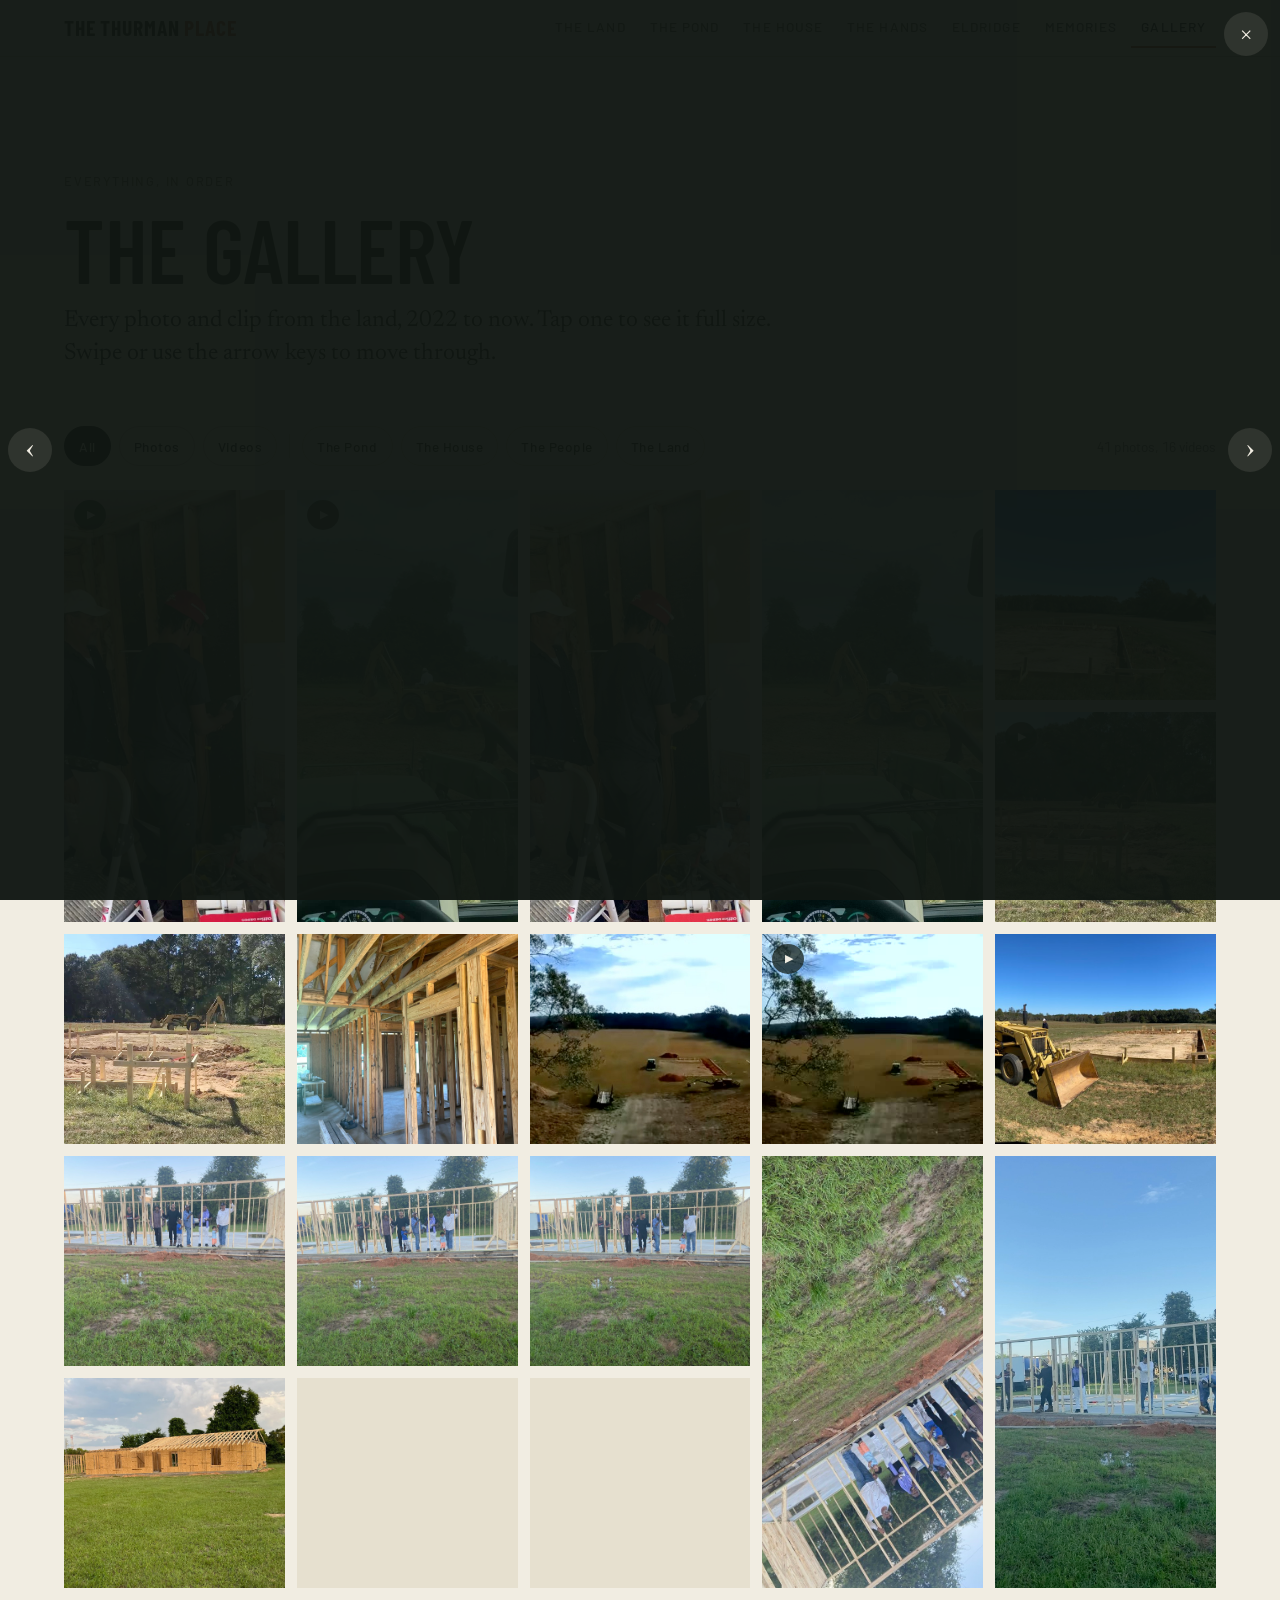
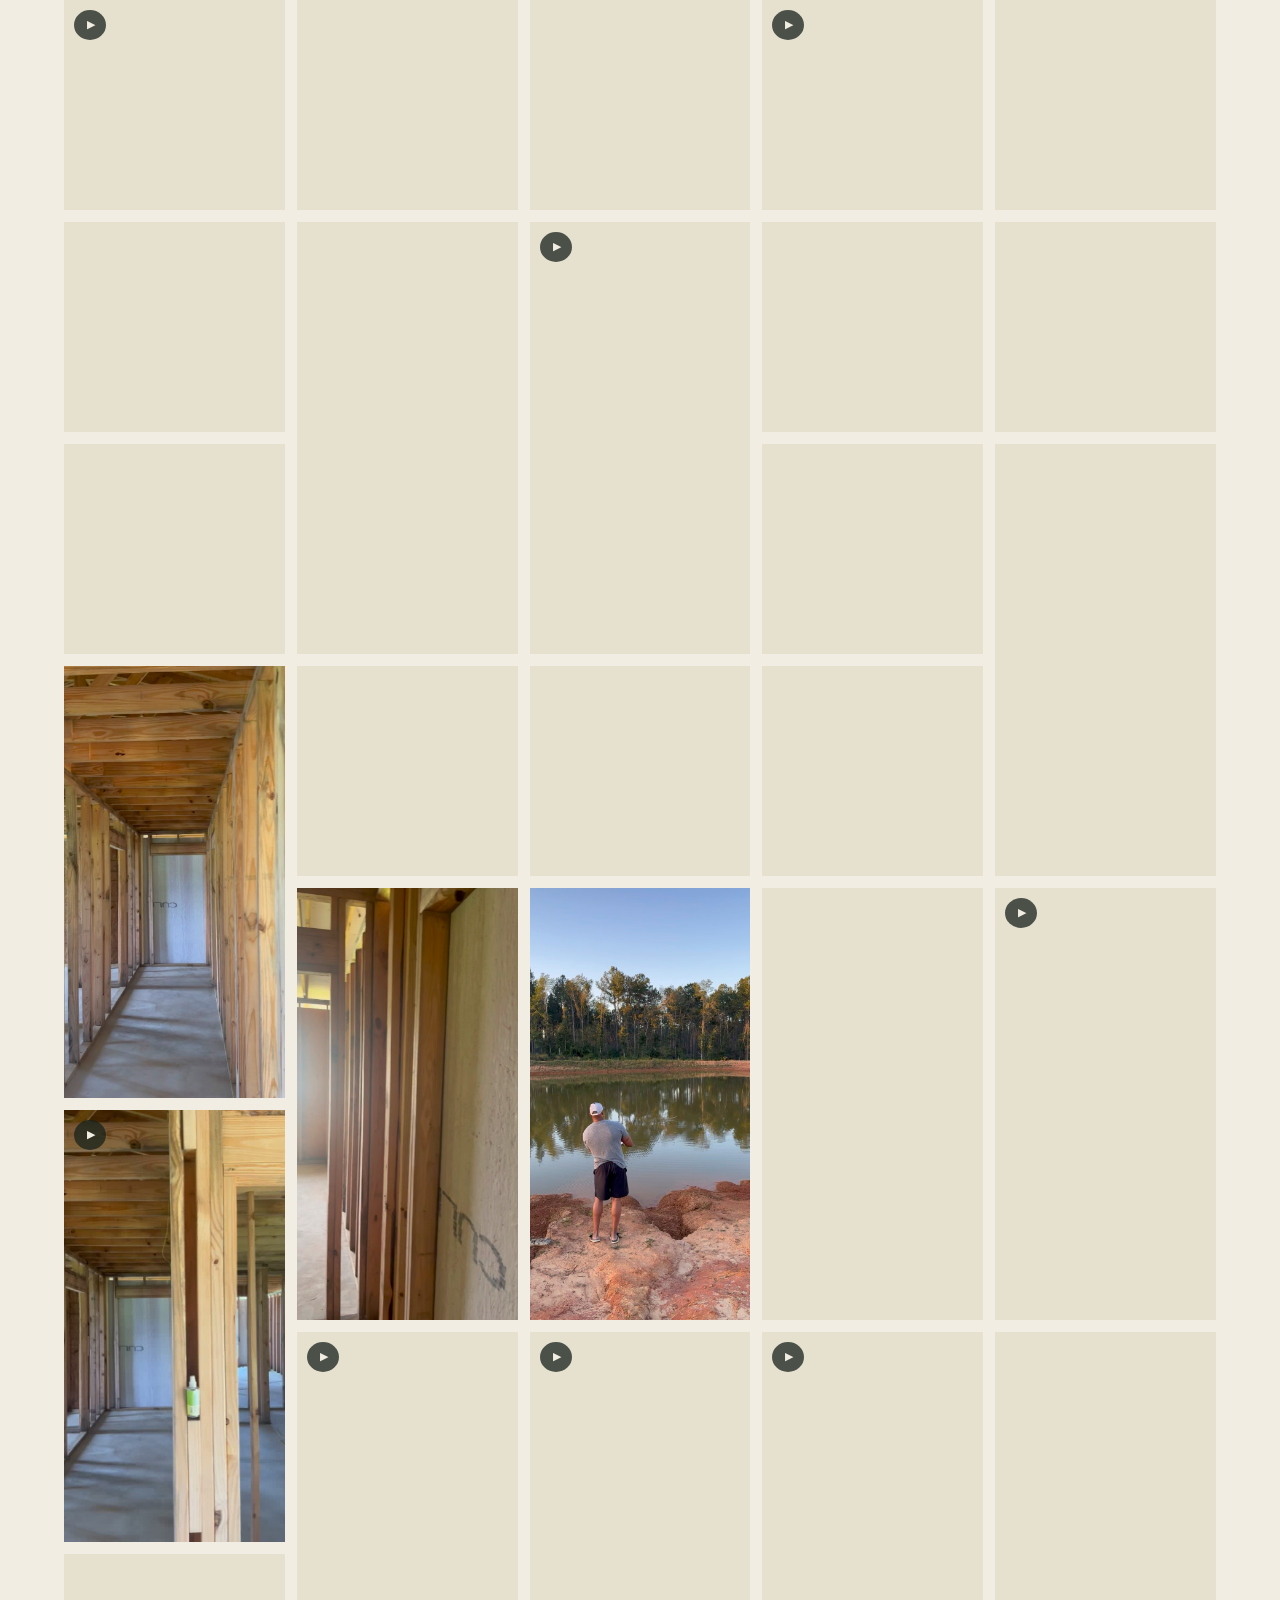
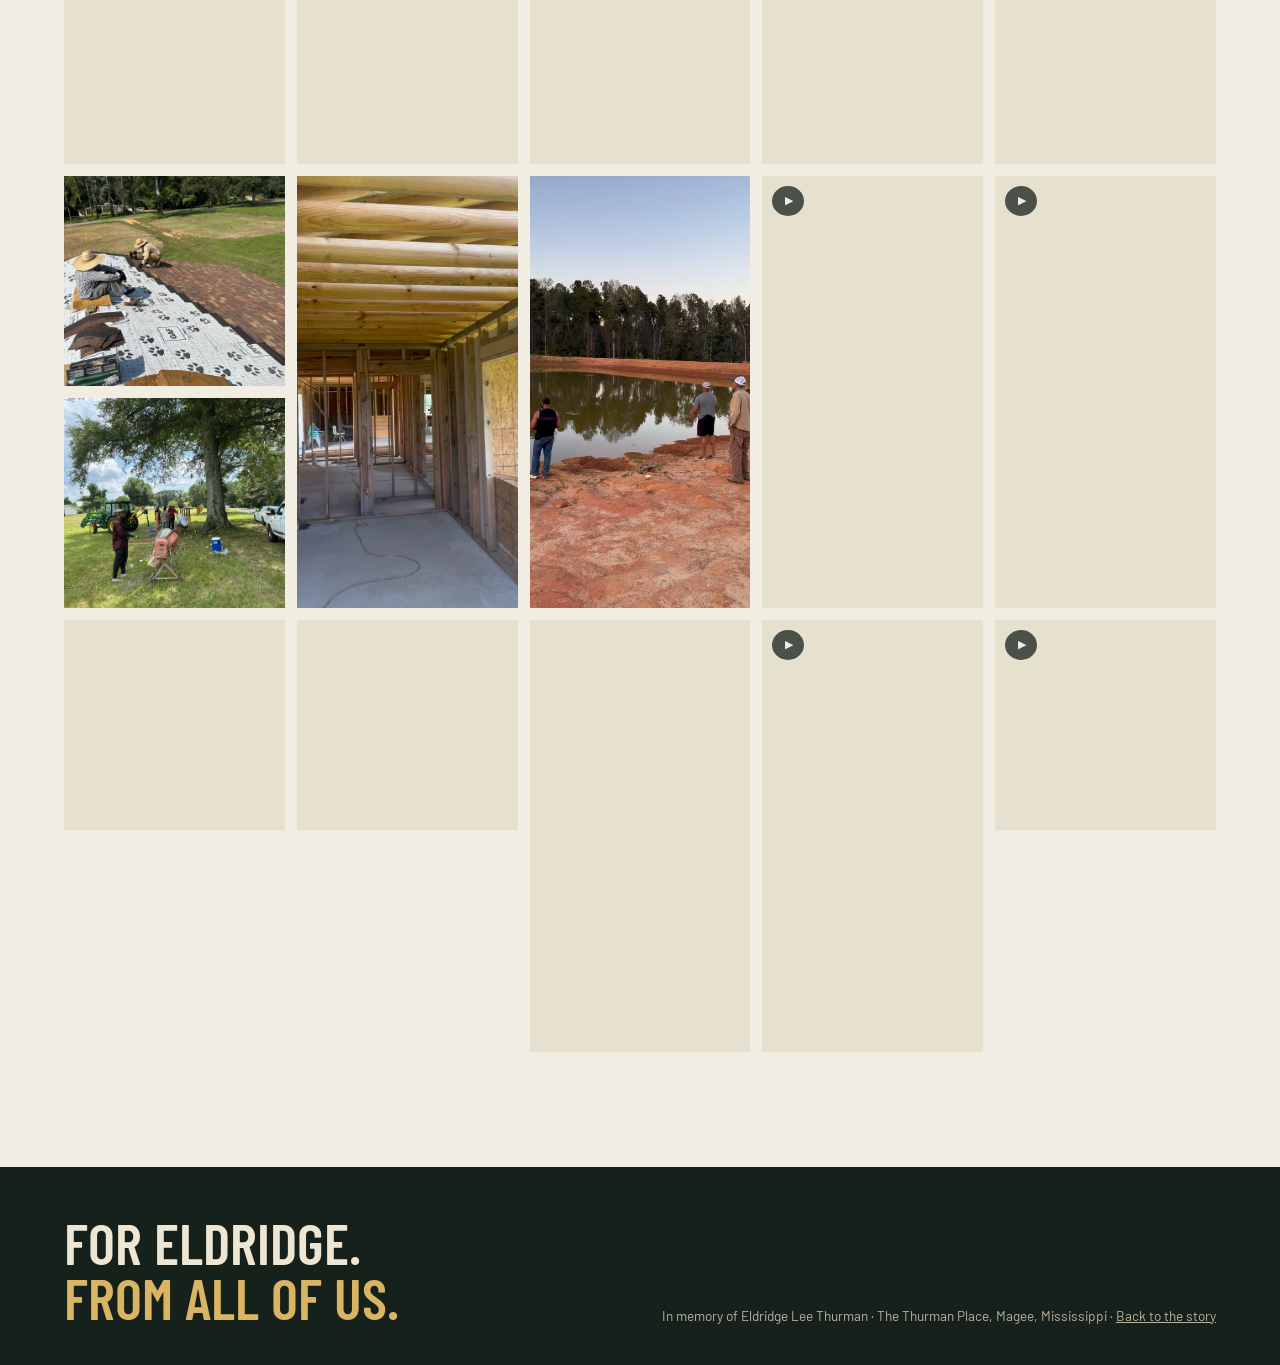
==== commit 06ea163d: "Mobile menu: hamburger with stacked chapter links Co-Authored-By: Claude Fable 5.1 <noreply@anthropi" ====
--- a/docs/gallery.html
+++ b/docs/gallery.html
@@ -15,7 +15,8 @@
 <header class="nav">
   <div class="wrap">
     <a class="wordmark" href="index.html">The Thurman <span>Place</span></a>
-    <nav aria-label="Chapters">
+    <button type="button" class="nav__toggle" id="nav-toggle" aria-expanded="false" aria-controls="chapters" aria-label="Open menu"><span></span><span></span><span></span></button>
+    <nav aria-label="Chapters" id="chapters">
       <ul>
         <li><a href="index.html#land">The Land</a></li>
         <li><a href="index.html#pond">The Pond</a></li>
@@ -68,6 +69,7 @@
   <div class="viewer__bar"><span id="viewer-pos"></span><span id="viewer-cap"></span></div>
 </div>
 
+<script src="nav.js"></script>
 <script src="gallery.js"></script>
 </body>
 </html>
--- a/docs/styles.css
+++ b/docs/styles.css
@@ -124,6 +124,20 @@
   border-bottom: 2px solid transparent;
 }
 .nav li a:hover, .nav li a[aria-current="true"] { color: var(--ink); border-bottom-color: var(--accent); }
+
+/* Mobile menu button (hidden on desktop) */
+.nav { position: sticky; }
+.nav__toggle {
+  display: none; place-items: center; width: 44px; height: 44px; margin-right: -8px;
+  border: 0; background: transparent; cursor: pointer; padding: 0; position: relative;
+}
+.nav__toggle span { display: block; width: 22px; height: 2px; background: var(--ink); position: absolute; left: 11px; transition: transform 0.25s, opacity 0.2s; }
+.nav__toggle span:nth-child(1) { top: 14px; }
+.nav__toggle span:nth-child(2) { top: 21px; }
+.nav__toggle span:nth-child(3) { top: 28px; }
+.nav.is-open .nav__toggle span:nth-child(1) { transform: translateY(7px) rotate(45deg); }
+.nav.is-open .nav__toggle span:nth-child(2) { opacity: 0; }
+.nav.is-open .nav__toggle span:nth-child(3) { transform: translateY(-7px) rotate(-45deg); }
 
 /* ---------- Hero ---------- */
 .hero { position: relative; isolation: isolate; color: #fff; background: var(--pine); height: clamp(440px, 74vh, 700px); display: grid; align-items: end; }
@@ -406,12 +420,23 @@
   body { font-size: 1.0625rem; }
   .lede { font-size: 1.25rem; }
   .hero__dek { font-size: 1rem; }
-  .nav .wrap { flex-wrap: wrap; row-gap: 0; padding-block: 6px 0; }
-  .nav .wordmark { flex: 1 0 100%; padding-block: 6px 2px; }
-  .nav nav { flex: 1 0 100%; margin-inline: calc(-1 * var(--gutter)); }
-  .nav ul { padding-inline: var(--gutter); -webkit-overflow-scrolling: touch;
-    mask-image: linear-gradient(to right, #000 calc(100% - 40px), transparent); -webkit-mask-image: linear-gradient(to right, #000 calc(100% - 40px), transparent); }
-  .nav li a { padding: 8px 8px 10px; }
+  .nav .wrap { min-height: 56px; }
+  .nav__toggle { display: grid; }
+  .nav nav {
+    position: absolute; left: 0; right: 0; top: 100%; display: none;
+    background: var(--paper); border-bottom: 1px solid var(--rule); box-shadow: 0 24px 40px -24px rgba(0, 0, 0, 0.45);
+  }
+  .nav.is-open nav { display: block; }
+  .nav ul { flex-direction: column; gap: 0; overflow: visible; padding: 6px var(--gutter) 14px; }
+  .nav li a {
+    padding: 14px 0; border-bottom: 1px solid var(--rule);
+    font-family: var(--font-display); font-size: 1.5rem; font-weight: 600; letter-spacing: 0.03em; color: var(--ink);
+    display: flex; align-items: center; justify-content: space-between;
+  }
+  .nav li:last-child a { border-bottom: 0; }
+  .nav li a::after { content: "\2192"; font-family: var(--font-ui); font-size: 1rem; color: var(--muted); }
+  .nav li a[aria-current="true"] { border-bottom-color: var(--rule); color: var(--accent); }
+  .nav li a[aria-current="true"]::after { color: var(--accent); }
   .chapter__head h2 { font-size: clamp(2.6rem, 13vw, 4rem); }
   .facts div { flex-wrap: wrap; }
   .facts dd { font-size: 1.35rem; }
